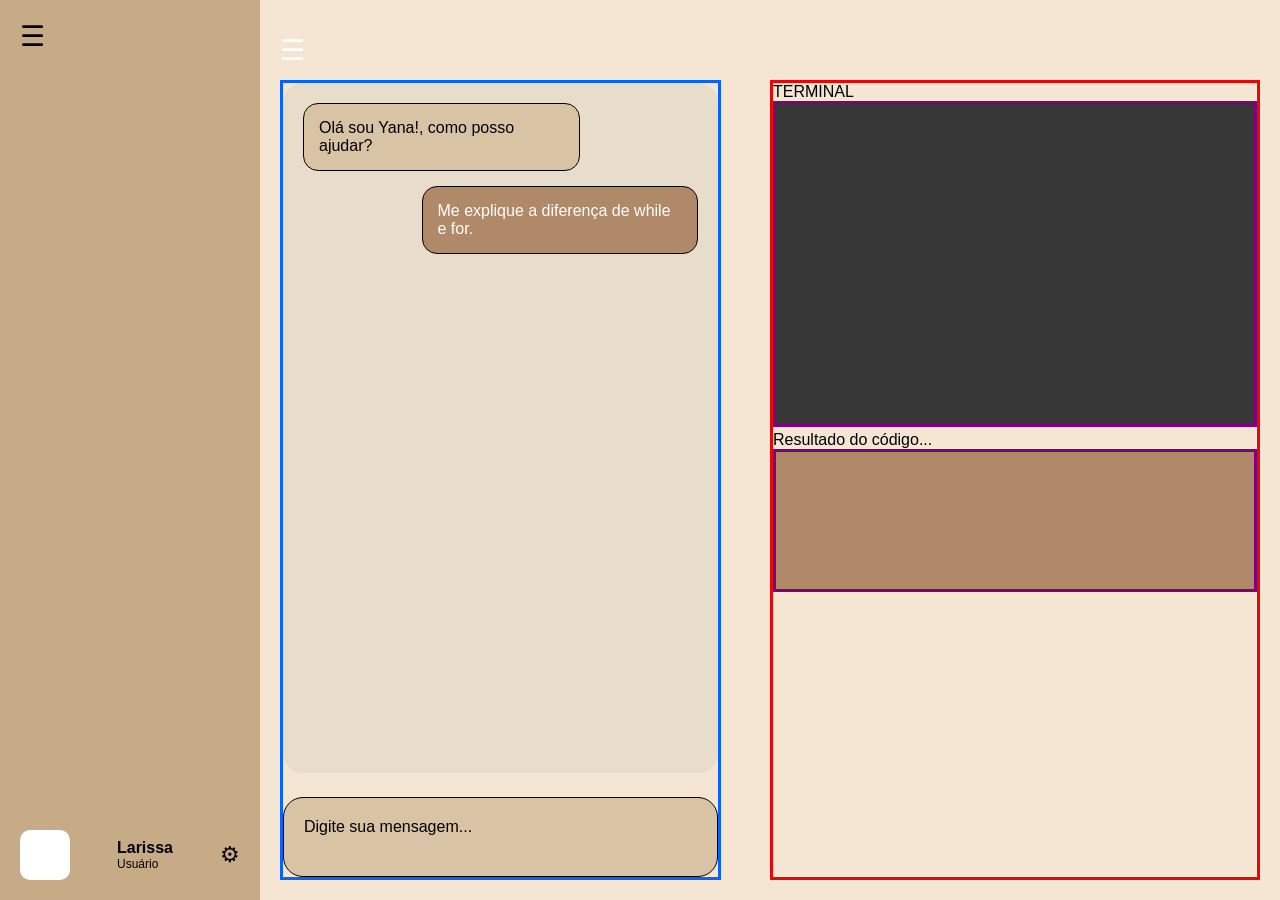
==== frontEnd/index.html @ e206541d "orgaização das pastas para desenvolvimento do projeto" ====
<!DOCTYPE html>
<html lang="en">

<head>
    <meta charset="UTF-8">
    <meta name="viewport" content="width=device-width, initial-scale=1.0">
    <title>tcc</title>
    <link rel="stylesheet" href="./assets/css/style.css">
</head>

<body>


    <aside class="menu-lateral">

        <div class="logo">☰</div>

        <div class="user-area">
            <div class="user-image"></div>
            <div class="user-info">
                <h3>Larissa</h3>
                <p>Usuário</p>
            </div>

            <button class="settings">⚙</button>
        </div>

    </aside>

    <main class="main-content">
        <header class="topbar">
            <button class="menu-button">☰</button>
        </header>

        <section class="content">
            <div class="chat-container">

                <div class="chat-box">
                    <div class="message ia">
                        Olá sou Yana!, como posso ajudar?
                    </div>

                    <div class="message user">
                        Me explique a diferença de while e for.
                    </div>
                </div>

                <div class="chat-input">
                    Digite sua mensagem...
                </div>

            </div>

            <div class="code-container">

                <div class="terminal">
                    
                    <p>TERMINAL</p>
                    <textarea id="terminal"></textarea>
                </div>
                

                <div class="feedback">
                    <p>Resultado do código...</p>
                    <textarea id="feedback"></textarea>
                </div>

            </div>
        </section>
    </main>
</body>

</html>
---- frontEnd/assets/css/style.css ----
* {
    margin: 0;
    padding: 0;
    box-sizing: border-box;
}

body {
    height: 100vh;
    display: flex;
    background-color: #F4E6D3;
    font-family: Arial, Helvetica, sans-serif;
}

.menu-lateral {
    width: 260px;
    background-color: #c7ab86;
    display: flex;
    flex-direction: column;
    justify-content: space-between;
    padding: 20px;
}

.logo {
    font-size: 28px;
    cursor: pointer;
}

.user-area {
    display: flex;
    align-items: center;
    justify-content: space-between;
    gap: 10px;
}

.user-image {
    width: 50px;
    height: 50px;
    background-color: white;
    border-radius: 10px;
}

.user-info h3 {
    font-size: 16px;
}

.user-info p {
    font-size: 12px;
}

.settings {
    border: none;
    background: none;
    font-size: 22px;
    cursor: pointer;
}

.main-content {
    flex: 1;
    padding: 20px;
}

.topbar {
    height: 60px;
    display: flex;
    align-items: center;
}

.menu-button {
    background: none;
    border: none;
    color: white;
    font-size: 28px;
    cursor: pointer;
}

.content {
    height: calc(100% - 60px);
    display: flex;
    gap: 20px;
}

.chat-box {
    flex: 1;
    background-color: #e8dccb;
    border-radius: 20px;
    padding: 20px;
    overflow-y: auto;
}

.message {
    max-width: 70%;
    padding: 15px;
    border-radius: 15px;
    margin-bottom: 15px;
    border: 1px solid black;

}

.ia {
    background-color: #d8c3a5;
}

.user {
    background-color: #b08968;
    margin-left: auto;
    color: white;
}

.chat-input {
    height: 80px;
    background-color: #d8c3a5;
    border-radius: 20px;
    padding: 20px;
    border: 1px solid black;
}

.chat-container {
    display: flex;
    flex-direction: column;
    gap: 3%;
    border: 3px solid #0762ff;
    width: 45%;

}

.code-container {
    border: 3px solid #e80707;
    width: 50%;
    ;
}

.content {
    display: flex;
    justify-content: space-between;
}

textarea {
    resize: none;
    width: 100%;
    height: 100%;
    border: 3px solid purple;
}

#terminal {
padding: 30%;
background-color: #383737;
}

#feedback {
    padding: 11%;
    background-color: #b08968;

}
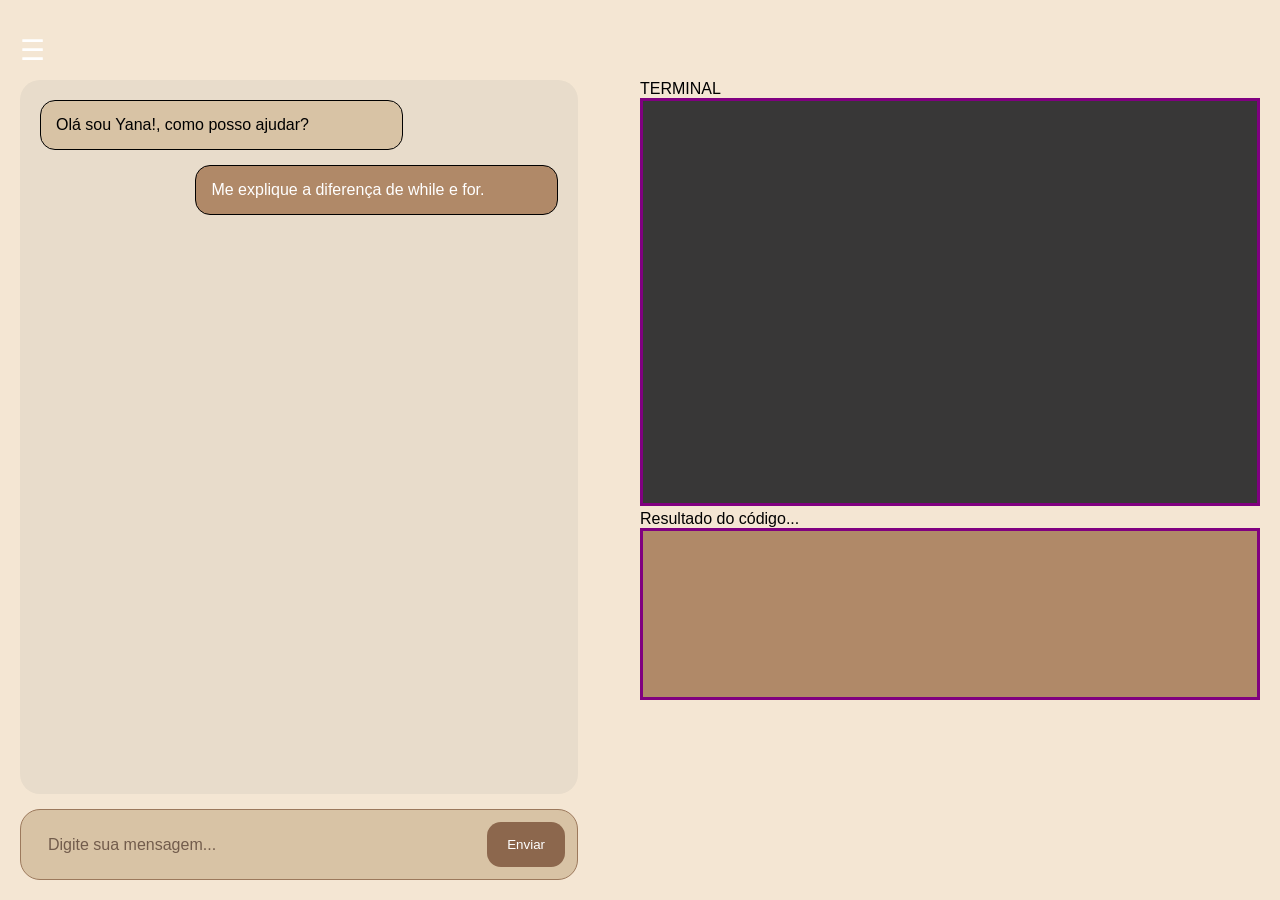
==== commit fa2c7342: "Adicionei testes do chat e abertura do menu lateral" ====
--- a/frontEnd/index.html
+++ b/frontEnd/index.html
@@ -11,7 +11,7 @@
 <body>
 
 
-    <aside class="menu-lateral">
+    <aside class="menu-lateral" id="menu-lateral">
 
         <div class="logo">☰</div>
 
@@ -29,13 +29,13 @@
 
     <main class="main-content">
         <header class="topbar">
-            <button class="menu-button">☰</button>
+            <button class="menu-button" onclick="abrirMenu()">☰</button>
         </header>
 
         <section class="content">
             <div class="chat-container">
 
-                <div class="chat-box">
+                <div class="chat-box" id="chat-box">
                     <div class="message ia">
                         Olá sou Yana!, como posso ajudar?
                     </div>
@@ -46,7 +46,11 @@
                 </div>
 
                 <div class="chat-input">
-                    Digite sua mensagem...
+                    <input type="text" id="message-input" placeholder="Digite sua mensagem...">
+
+                    <button type="button" onclick="enviarMensagem()">
+                        Enviar
+                    </button>
                 </div>
 
             </div>
@@ -54,11 +58,11 @@
             <div class="code-container">
 
                 <div class="terminal">
-                    
+
                     <p>TERMINAL</p>
                     <textarea id="terminal"></textarea>
                 </div>
-                
+
 
                 <div class="feedback">
                     <p>Resultado do código...</p>
@@ -68,6 +72,8 @@
             </div>
         </section>
     </main>
+
+    <script src="./js/chat.js"></script>
 </body>
 
 </html>
--- a/frontEnd/assets/css/style.css
+++ b/frontEnd/assets/css/style.css
@@ -12,12 +12,22 @@
 }
 
 .menu-lateral {
+    position: fixed;
+    top: 0;
+    left: -260px;
     width: 260px;
+    height: 100vh;
     background-color: #c7ab86;
     display: flex;
     flex-direction: column;
     justify-content: space-between;
     padding: 20px;
+    transition: left 0.3s;
+    z-index: 10;
+}
+
+.menu-lateral.menu-aberto {
+    left: 0;
 }
 
 .logo {
@@ -107,26 +117,54 @@
 }
 
 .chat-input {
-    height: 80px;
+    min-height: 70px;
+    display: flex;
+    align-items: center;
+    gap: 10px;
     background-color: #d8c3a5;
+    border: 1px solid #9c795c;
     border-radius: 20px;
-    padding: 20px;
-    border: 1px solid black;
+    padding: 12px;
+}
+
+.chat-input input {
+    flex: 1;
+    height: 45px;
+    padding: 0 15px;
+    background-color: transparent;
+    border: none;
+    outline: none;
+    font-size: 16px;
+}
+
+.chat-input input::placeholder {
+    color: #725c4c;
+}
+
+.chat-input button {
+    height: 45px;
+    padding: 0 20px;
+    background-color: #8c674d;
+    color: white;
+    border: none;
+    border-radius: 14px;
+    cursor: pointer;
+}
+
+.chat-input button:hover {
+    background-color: #70503c;
 }
 
 .chat-container {
     display: flex;
     flex-direction: column;
-    gap: 3%;
-    border: 3px solid #0762ff;
+    gap: 15px;
     width: 45%;
-
+    min-height: 0;
 }
 
 .code-container {
-    border: 3px solid #e80707;
     width: 50%;
-    ;
 }
 
 .content {
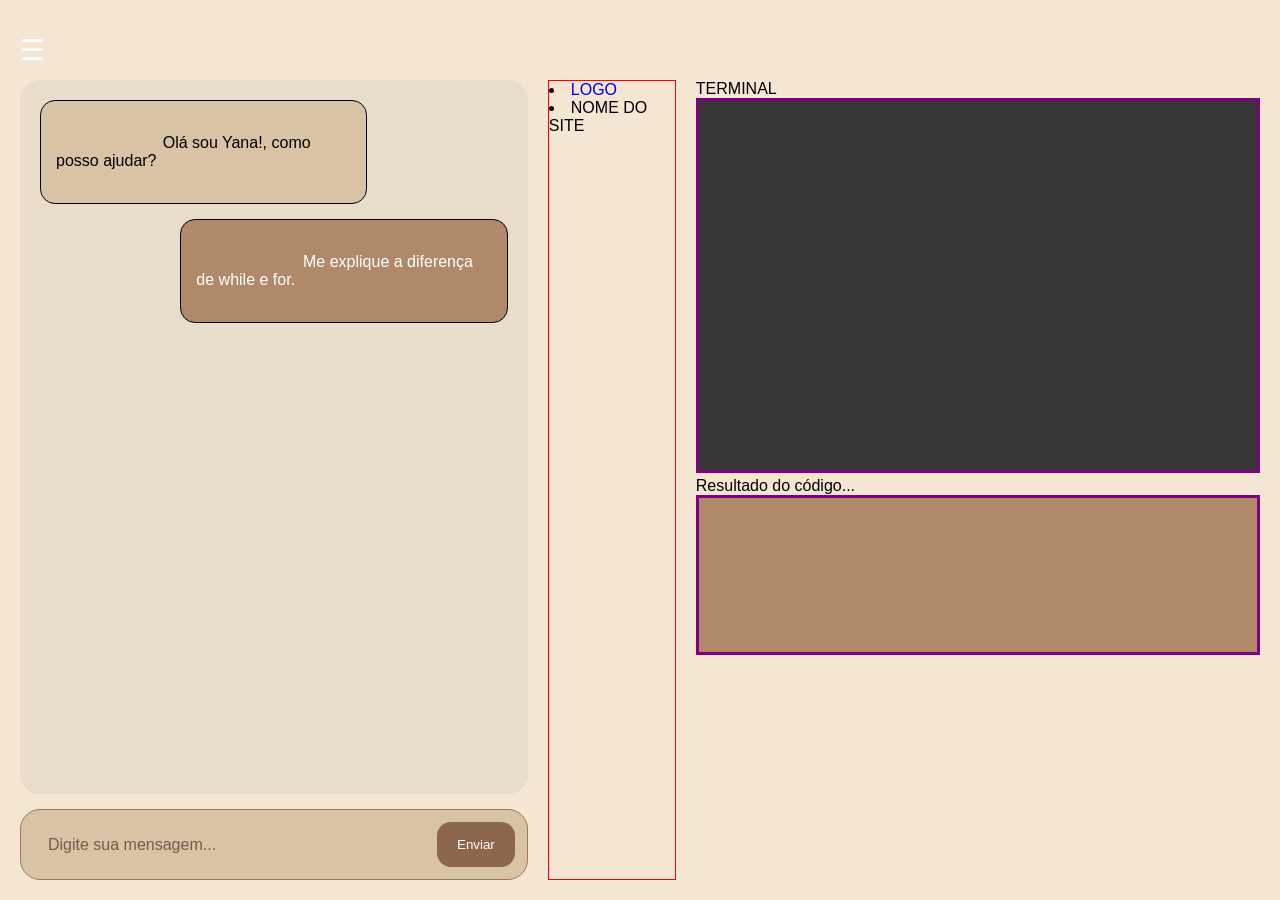
==== commit 2f3966c0: "Alterações no chat-box" ====
--- a/frontEnd/index.html
+++ b/frontEnd/index.html
@@ -13,7 +13,7 @@
 
     <aside class="menu-lateral" id="menu-lateral">
 
-        <div class="logo">☰</div>
+        <div class="logo" onclick="abrirMenu()">☰</div>
 
         <div class="user-area">
             <div class="user-image"></div>
@@ -55,6 +55,15 @@
 
             </div>
 
+            <nav class="menu-superior">
+                <div class="elementos">
+                    <li><a href="#">LOGO</a></li>
+                    <li>NOME DO SITE</a></li>
+                </div>
+
+
+            </nav>
+
             <div class="code-container">
 
                 <div class="terminal">
--- a/frontEnd/assets/css/style.css
+++ b/frontEnd/assets/css/style.css
@@ -6,6 +6,7 @@
 
 body {
     height: 100vh;
+    overflow: hidden;
     display: flex;
     background-color: #F4E6D3;
     font-family: Arial, Helvetica, sans-serif;
@@ -22,7 +23,7 @@
     flex-direction: column;
     justify-content: space-between;
     padding: 20px;
-    transition: left 0.3s;
+    transition: left 0.5s;
     z-index: 10;
 }
 
@@ -83,6 +84,19 @@
     cursor: pointer;
 }
 
+.menu-superior {
+    border: 1px solid red;
+}
+
+.elementos a {
+    text-decoration: none;
+
+}
+
+.elementos ul {
+    list-style-type: none;
+}
+
 .content {
     height: calc(100% - 60px);
     display: flex;
@@ -91,6 +105,7 @@
 
 .chat-box {
     flex: 1;
+    min-height: 0;
     background-color: #e8dccb;
     border-radius: 20px;
     padding: 20px;
@@ -103,6 +118,9 @@
     border-radius: 15px;
     margin-bottom: 15px;
     border: 1px solid black;
+    overflow-wrap: anywhere;
+    white-space: pre-wrap;
+
 
 }
 
@@ -180,8 +198,8 @@
 }
 
 #terminal {
-padding: 30%;
-background-color: #383737;
+    padding: 30%;
+    background-color: #383737;
 }
 
 #feedback {
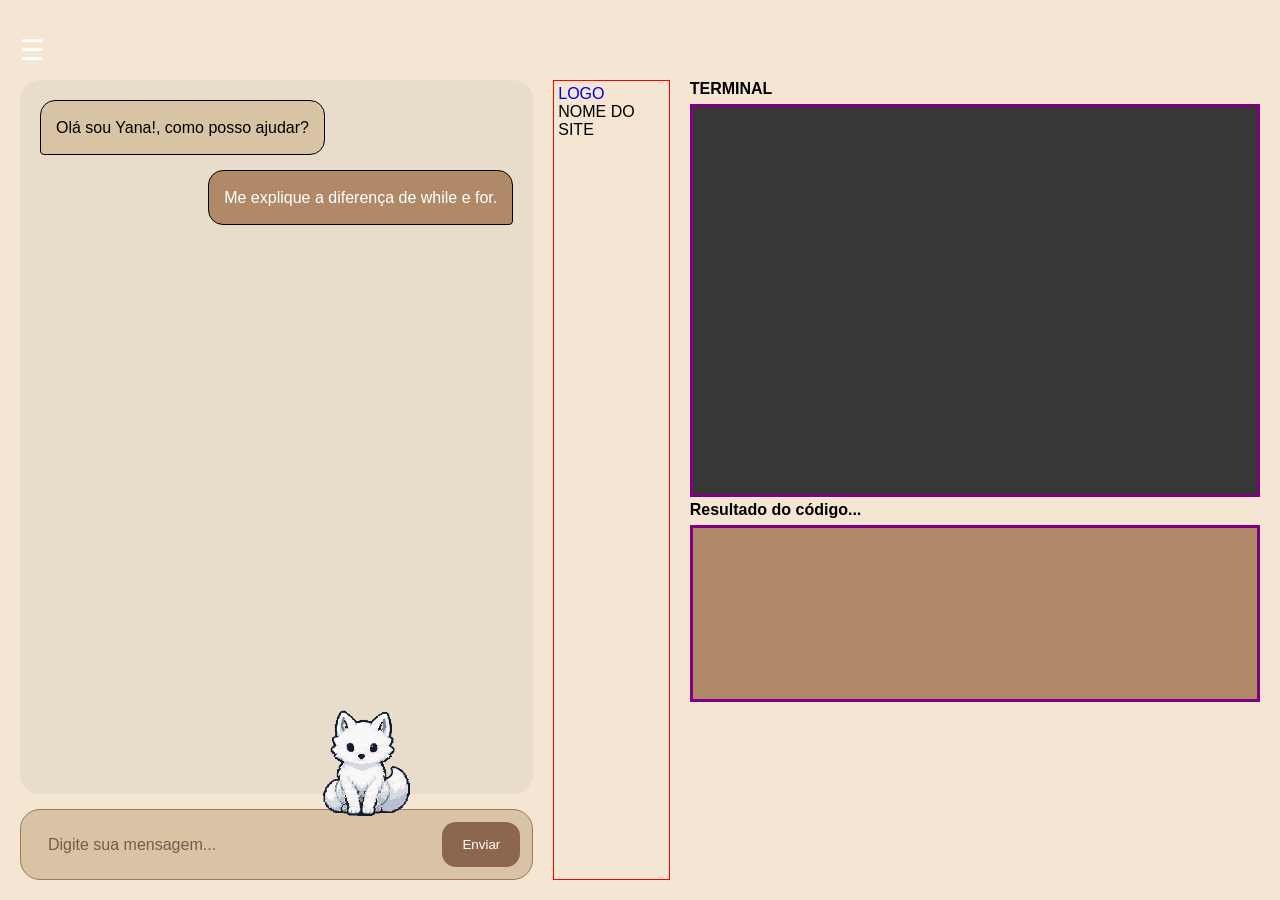
==== commit 28fedf28: "Melhorias e adição do mascote" ====
--- a/frontEnd/index.html
+++ b/frontEnd/index.html
@@ -1,5 +1,5 @@
 <!DOCTYPE html>
-<html lang="en">
+<html lang="pt-BR">
 
 <head>
     <meta charset="UTF-8">
@@ -22,33 +22,33 @@
                 <p>Usuário</p>
             </div>
 
-            <button class="settings">⚙</button>
+            <button class="settings" aria-label="Configurações">⚙</button>
         </div>
 
     </aside>
 
     <main class="main-content">
         <header class="topbar">
-            <button class="menu-button" onclick="abrirMenu()">☰</button>
+            <button class="menu-button" onclick="abrirMenu()" aria-label="Abrir menu">☰</button>
         </header>
 
         <section class="content">
             <div class="chat-container">
 
                 <div class="chat-box" id="chat-box">
-                    <div class="message ia">
-                        Olá sou Yana!, como posso ajudar?
-                    </div>
+                    <div class="message ia">Olá sou Yana!, como posso ajudar?</div>
 
-                    <div class="message user">
-                        Me explique a diferença de while e for.
-                    </div>
+                    <div class="message user">Me explique a diferença de while e for.</div>
                 </div>
 
+                <button class="raposa" id="raposa" type="button" aria-label="Raposa mascote. Clique para fazer carinho.">
+                    <img id="raposa-imagem" src="./assets/img/raposa/sentada.png" alt="" width="300" height="219">
+                </button>
+
                 <div class="chat-input">
-                    <input type="text" id="message-input" placeholder="Digite sua mensagem...">
+                    <input type="text" id="message-input" placeholder="Digite sua mensagem..." autocomplete="off">
 
-                    <button type="button" onclick="enviarMensagem()">
+                    <button type="button" id="botao-enviar" onclick="enviarMensagem()">
                         Enviar
                     </button>
                 </div>
@@ -57,8 +57,10 @@
 
             <nav class="menu-superior">
                 <div class="elementos">
-                    <li><a href="#">LOGO</a></li>
-                    <li>NOME DO SITE</a></li>
+                    <ul>
+                        <li><a href="#">LOGO</a></li>
+                        <li>NOME DO SITE</li>
+                    </ul>
                 </div>
 
 
@@ -69,13 +71,13 @@
                 <div class="terminal">
 
                     <p>TERMINAL</p>
-                    <textarea id="terminal"></textarea>
+                    <textarea id="terminal" spellcheck="false" autocomplete="off"></textarea>
                 </div>
 
 
                 <div class="feedback">
                     <p>Resultado do código...</p>
-                    <textarea id="feedback"></textarea>
+                    <textarea id="feedback" spellcheck="false"></textarea>
                 </div>
 
             </div>
@@ -83,6 +85,7 @@
     </main>
 
     <script src="./js/chat.js"></script>
+    <script src="./js/raposa.js"></script>
 </body>
 
 </html>
--- a/frontEnd/assets/css/style.css
+++ b/frontEnd/assets/css/style.css
@@ -206,4 +206,386 @@
     padding: 11%;
     background-color: #b08968;
 
-}+}
+
+/* =========================================================
+   MELHORIAS (branch melhorias)
+   Tudo daqui pra baixo só complementa o que já existia:
+   mesmas cores, mesma estrutura. Pode apagar este bloco
+   inteiro que o site volta a ser exatamente como era.
+   ========================================================= */
+
+/* Lista do menu superior sem bolinhas (a regra .elementos ul já existia) */
+.elementos ul {
+    padding: 4px;
+}
+
+/* ---------- Menu lateral ---------- */
+.menu-lateral {
+    transition: left 0.5s ease, box-shadow 0.5s ease;
+}
+
+.menu-lateral.menu-aberto {
+    box-shadow: 4px 0 18px rgba(0, 0, 0, 0.15);
+}
+
+.logo,
+.settings,
+.menu-button {
+    transition: transform 0.2s ease, opacity 0.2s ease;
+}
+
+.logo:hover,
+.menu-button:hover {
+    transform: scale(1.1);
+}
+
+.settings:hover {
+    transform: rotate(60deg);
+}
+
+/* ---------- Chat ---------- */
+.chat-box {
+    scroll-behavior: smooth;
+    display: flex;
+    flex-direction: column;
+}
+
+.message {
+    line-height: 1.45;
+    width: fit-content;
+    animation: mensagem-entrando 0.3s ease-out both;
+}
+
+.ia {
+    border-bottom-left-radius: 4px;
+}
+
+.user {
+    border-bottom-right-radius: 4px;
+}
+
+@keyframes mensagem-entrando {
+    from {
+        opacity: 0;
+        transform: translateY(8px);
+    }
+    to {
+        opacity: 1;
+        transform: translateY(0);
+    }
+}
+
+/* "Yana está pensando..." com os pontinhos piscando */
+.message.pensando::after {
+    content: "";
+    display: inline-block;
+    width: 1.2em;
+    text-align: left;
+    animation: pontinhos 1.2s steps(4, end) infinite;
+}
+
+@keyframes pontinhos {
+    0%   { content: ""; }
+    25%  { content: "."; }
+    50%  { content: ".."; }
+    75%  { content: "..."; }
+}
+
+/* Código dentro das respostas da Yana (usa as cores do terminal) */
+.message pre.codigo {
+    margin: 10px 0;
+    padding: 12px;
+    background-color: #383737;
+    color: #F4E6D3;
+    border-radius: 10px;
+    overflow-x: auto;
+    white-space: pre;
+    font-family: Consolas, "Courier New", monospace;
+    font-size: 14px;
+    line-height: 1.5;
+}
+
+/* Mensagem com código fica mais larga para o código não ser cortado */
+.message:has(pre.codigo) {
+    max-width: 95%;
+}
+
+/* Barra de rolagem do chat nas cores do site */
+.chat-box::-webkit-scrollbar {
+    width: 8px;
+}
+
+.chat-box::-webkit-scrollbar-thumb {
+    background-color: #c7ab86;
+    border-radius: 10px;
+}
+
+.chat-box {
+    scrollbar-width: thin;
+    scrollbar-color: #c7ab86 transparent;
+}
+
+/* ---------- Campo de mensagem ---------- */
+.chat-input {
+    transition: box-shadow 0.2s ease, border-color 0.2s ease;
+}
+
+.chat-input:focus-within {
+    border-color: #70503c;
+    box-shadow: 0 0 0 3px rgba(140, 103, 77, 0.2);
+}
+
+.chat-input button {
+    transition: background-color 0.2s ease, transform 0.1s ease;
+}
+
+.chat-input button:active {
+    transform: scale(0.95);
+}
+
+.chat-input button:disabled {
+    opacity: 0.6;
+    cursor: wait;
+}
+
+/* Treme de leve quando tentam enviar mensagem vazia */
+.chat-input.vazio {
+    animation: tremer 0.35s ease;
+}
+
+@keyframes tremer {
+    0%, 100% { transform: translateX(0); }
+    25%      { transform: translateX(-6px); }
+    75%      { transform: translateX(6px); }
+}
+
+/* ---------- Terminal e resultado ---------- */
+#terminal,
+#feedback {
+    font-family: Consolas, "Courier New", monospace;
+    font-size: 15px;
+    line-height: 1.5;
+    outline: none;
+}
+
+#terminal {
+    color: #F4E6D3;
+    caret-color: #F4E6D3;
+}
+
+#terminal::placeholder {
+    color: #8a8584;
+}
+
+.terminal p,
+.feedback p {
+    margin-bottom: 6px;
+    font-weight: bold;
+}
+
+/* ---------- Celular / tela pequena ---------- */
+@media (max-width: 900px) {
+    body {
+        height: auto;
+        min-height: 100vh;
+        overflow-y: auto;
+        overflow-x: hidden;
+    }
+
+    .main-content {
+        min-width: 0;
+    }
+
+    .content {
+        flex-direction: column;
+        height: auto;
+    }
+
+    .chat-container,
+    .code-container {
+        width: 100%;
+    }
+
+    .chat-container {
+        height: 75vh;
+    }
+
+    .code-container {
+        display: flex;
+        flex-direction: column;
+        gap: 15px;
+    }
+
+    #terminal {
+        padding: 15%;
+        min-height: 300px;
+    }
+
+    .message {
+        max-width: 85%;
+    }
+}
+
+/* Quem desativou animações no sistema não vê animação */
+@media (prefers-reduced-motion: reduce) {
+    *,
+    *::before,
+    *::after {
+        animation-duration: 0.01ms !important;
+        animation-iteration-count: 1 !important;
+        transition-duration: 0.01ms !important;
+        scroll-behavior: auto !important;
+    }
+}
+
+
+/* =========================================================
+   RAPOSA MASCOTE (js/raposa.js)
+   Fica sentada na borda de cima da caixa de mensagem.
+   Para tirar a raposa, apague este bloco, o <button id="raposa">
+   e o <script src="./js/raposa.js"> do index.html.
+   ========================================================= */
+
+.chat-container {
+    position: relative;
+}
+
+/* espaço no fim do chat para a última mensagem não ficar atrás da raposa */
+.chat-box {
+    padding-bottom: 100px;
+}
+
+.raposa {
+    position: absolute;
+    right: 96px;
+    bottom: 64px;          /* patas encostadas na borda de cima da caixa de mensagem */
+    width: 152px;
+    height: 111px;
+    padding: 0;
+    border: none;
+    border-radius: 8px;
+    background: none;
+    cursor: pointer;
+    z-index: 2;
+}
+
+.raposa:focus-visible {
+    outline: 3px solid #70503c;
+    outline-offset: 3px;
+}
+
+.raposa img {
+    display: block;
+    width: 100%;
+    height: 100%;
+    transform-origin: 50% 100%;
+    user-select: none;
+    -webkit-user-drag: none;
+}
+
+/* pulinho ao acordar, ao receber mensagem e no carinho */
+.raposa.pulando img {
+    animation: raposa-pulo 0.45s ease-out;
+}
+
+@keyframes raposa-pulo {
+    0%   { transform: translateY(0) scale(1.05, 0.9); }
+    40%  { transform: translateY(-14px) scale(0.95, 1.05); }
+    100% { transform: translateY(0) scale(1, 1); }
+}
+
+/* achatadinha ao deitar */
+.raposa.deitando img {
+    animation: raposa-deitar 0.35s ease-in;
+}
+
+@keyframes raposa-deitar {
+    0%   { transform: scale(1, 1); }
+    100% { transform: scale(1.06, 0.92); }
+}
+
+/* inclinadinha de cabeça */
+.raposa.inclinando img {
+    animation: raposa-inclinar 0.7s ease-in-out;
+}
+
+@keyframes raposa-inclinar {
+    0%, 100% { transform: rotate(0); }
+    35%      { transform: rotate(-4deg); }
+    70%      { transform: rotate(2deg); }
+}
+
+/* respiração lenta enquanto dorme */
+.raposa.dormindo img {
+    animation: raposa-respirar 2.6s ease-in-out infinite;
+}
+
+@keyframes raposa-respirar {
+    0%, 100% { transform: scale(1, 1); }
+    50%      { transform: scale(1.015, 1.035); }
+}
+
+/* "z z z" e "!" */
+.raposa-balao {
+    position: absolute;
+    font-family: "Courier New", monospace;
+    font-weight: bold;
+    color: #1d2033;
+    pointer-events: none;
+}
+
+.raposa-balao.zzz {
+    right: 30px;
+    top: 36px;
+    font-size: 15px;
+    opacity: 0;
+    animation: raposa-zzz 2.4s ease-out infinite;
+}
+
+.raposa-balao.zzz:nth-of-type(2) { animation-delay: 0.8s; font-size: 12px; }
+.raposa-balao.zzz:nth-of-type(3) { animation-delay: 1.6s; font-size: 18px; }
+
+@keyframes raposa-zzz {
+    0%   { opacity: 0; transform: translate(0, 10px); }
+    25%  { opacity: 1; }
+    100% { opacity: 0; transform: translate(14px, -26px); }
+}
+
+.raposa-balao.exclamacao {
+    left: 66%;
+    top: 14px;
+    font-size: 22px;
+    animation: raposa-surgir 0.9s ease-out forwards;
+}
+
+@keyframes raposa-surgir {
+    0%   { opacity: 0; transform: translate(-50%, 6px) scale(0.6); }
+    25%  { opacity: 1; transform: translate(-50%, 0) scale(1.15); }
+    75%  { opacity: 1; transform: translate(-50%, 0) scale(1); }
+    100% { opacity: 0; transform: translate(-50%, -6px); }
+}
+
+@media (max-width: 900px) {
+    .raposa {
+        right: 90px;
+        width: 122px;
+        height: 89px;
+    }
+
+    .chat-box {
+        padding-bottom: 85px;
+    }
+}
+
+@media (prefers-reduced-motion: reduce) {
+    .raposa-balao.zzz {
+        opacity: 1;
+        animation: none;
+    }
+
+    .raposa-balao.zzz:nth-of-type(2),
+    .raposa-balao.zzz:nth-of-type(3) {
+        display: none;
+    }
+}
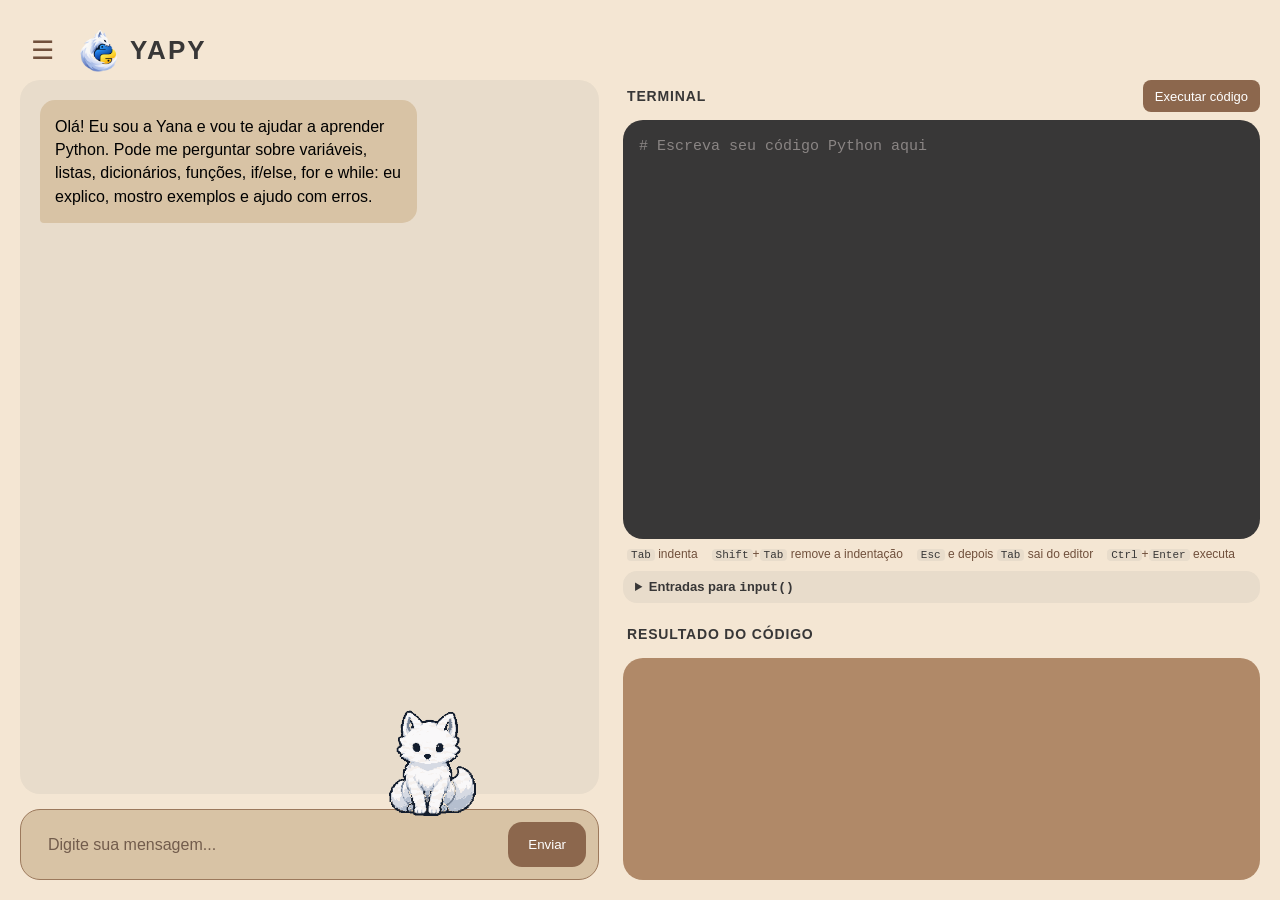
==== commit ce810074: "Finaliza melhorias do YaPy LSTM para publicação" ====
--- a/frontEnd/index.html
+++ b/frontEnd/index.html
@@ -4,41 +4,58 @@
 <head>
     <meta charset="UTF-8">
     <meta name="viewport" content="width=device-width, initial-scale=1.0">
-    <title>tcc</title>
+    <title>YAPY</title>
+    <link rel="icon" type="image/png" href="./assets/img/logo/yapy-logo.png">
     <link rel="stylesheet" href="./assets/css/style.css">
 </head>
 
 <body>
 
 
-    <aside class="menu-lateral" id="menu-lateral">
+    <aside class="menu-lateral" id="menu-lateral" aria-label="Menu lateral">
 
-        <div class="logo" onclick="abrirMenu()">☰</div>
+        <div class="menu-topo">
+            <button class="menu-button" id="botao-fechar-menu" type="button" onclick="abrirMenu()" aria-label="Fechar menu">☰</button>
+        </div>
+
+        <section class="historico" aria-labelledby="historico-titulo">
+            <h2 class="historico-titulo" id="historico-titulo">Conversas recentes</h2>
+
+            <ul class="historico-lista">
+                <li class="historico-item ativo" aria-current="true">
+                    <span class="historico-item-titulo">Aprendendo laços de repetição</span>
+                    <span class="historico-item-nota">Conversa de demonstração</span>
+                </li>
+            </ul>
+        </section>
 
         <div class="user-area">
-            <div class="user-image"></div>
+            <img class="user-image" src="./assets/img/logo/yapy-logo.png" alt="" width="50" height="50">
             <div class="user-info">
-                <h3>Larissa</h3>
+                <h3>Usuário Teste</h3>
                 <p>Usuário</p>
             </div>
 
-            <button class="settings" aria-label="Configurações">⚙</button>
+            <button class="settings" type="button" aria-label="Configurações">⚙</button>
         </div>
 
     </aside>
 
     <main class="main-content">
         <header class="topbar">
-            <button class="menu-button" onclick="abrirMenu()" aria-label="Abrir menu">☰</button>
+            <button class="menu-button" id="botao-menu" type="button" onclick="abrirMenu()" aria-label="Abrir menu" aria-controls="menu-lateral" aria-expanded="false">☰</button>
+
+            <div class="marca">
+                <img class="marca-logo" src="./assets/img/logo/yapy-logo.png" alt="" width="44" height="44">
+                <span class="marca-nome">YAPY</span>
+            </div>
         </header>
 
         <section class="content">
             <div class="chat-container">
 
                 <div class="chat-box" id="chat-box">
-                    <div class="message ia">Olá sou Yana!, como posso ajudar?</div>
-
-                    <div class="message user">Me explique a diferença de while e for.</div>
+                    <div class="message ia">Olá! Eu sou a Yana e vou te ajudar a aprender Python. Pode me perguntar sobre variáveis, listas, dicionários, funções, if/else, for e while: eu explico, mostro exemplos e ajudo com erros.</div>
                 </div>
 
                 <button class="raposa" id="raposa" type="button" aria-label="Raposa mascote. Clique para fazer carinho.">
@@ -55,35 +72,45 @@
 
             </div>
 
-            <nav class="menu-superior">
-                <div class="elementos">
-                    <ul>
-                        <li><a href="#">LOGO</a></li>
-                        <li>NOME DO SITE</li>
-                    </ul>
-                </div>
-
-
-            </nav>
-
             <div class="code-container">
 
                 <div class="terminal">
 
-                    <p>TERMINAL</p>
-                    <textarea id="terminal" spellcheck="false" autocomplete="off"></textarea>
+                    <div class="painel-topo">
+                        <p id="titulo-terminal">Terminal</p>
+                        <button type="button" class="botao-executar" id="botao-executar" onclick="executarCodigo()" aria-keyshortcuts="Control+Enter" title="Executar código (Ctrl+Enter)">Executar código</button>
+                    </div>
+                    <textarea id="terminal" aria-labelledby="titulo-terminal" aria-describedby="dica-editor" spellcheck="false" autocomplete="off" placeholder="# Escreva seu código Python aqui"></textarea>
+
+                    <div class="dica-editor" id="dica-editor">
+                        <span><kbd>Tab</kbd> indenta</span>
+                        <span><kbd>Shift</kbd>+<kbd>Tab</kbd> remove a indentação</span>
+                        <span><kbd>Esc</kbd> e depois <kbd>Tab</kbd> sai do editor</span>
+                        <span><kbd>Ctrl</kbd>+<kbd>Enter</kbd> executa</span>
+                    </div>
+
+                    <details class="entradas" id="painel-entradas">
+                        <summary>Entradas para <code>input()</code></summary>
+                        <label class="entradas-dica" for="entradas">Uma resposta por linha, na ordem em que o programa pede.</label>
+                        <textarea id="entradas" rows="3" spellcheck="false" autocomplete="off" placeholder="Ana&#10;20"></textarea>
+                    </details>
                 </div>
 
 
                 <div class="feedback">
-                    <p>Resultado do código...</p>
-                    <textarea id="feedback" spellcheck="false"></textarea>
+                    <div class="painel-topo">
+                        <p id="titulo-resultado">Resultado do código</p>
+                        <span class="status-execucao" id="status-execucao" role="status"></span>
+                    </div>
+                    <textarea id="feedback" aria-labelledby="titulo-resultado" spellcheck="false" readonly></textarea>
                 </div>
 
             </div>
         </section>
     </main>
 
+    <div id="aviso-leitor" class="so-leitor" aria-live="polite"></div>
+
     <script src="./js/chat.js"></script>
     <script src="./js/raposa.js"></script>
 </body>
--- a/frontEnd/assets/css/style.css
+++ b/frontEnd/assets/css/style.css
@@ -31,11 +31,6 @@
     left: 0;
 }
 
-.logo {
-    font-size: 28px;
-    cursor: pointer;
-}
-
 .user-area {
     display: flex;
     align-items: center;
@@ -44,8 +39,12 @@
 }
 
 .user-image {
+    display: block;
+    flex-shrink: 0;
     width: 50px;
     height: 50px;
+    padding: 4px;
+    object-fit: contain;
     background-color: white;
     border-radius: 10px;
 }
@@ -82,19 +81,6 @@
     color: white;
     font-size: 28px;
     cursor: pointer;
-}
-
-.menu-superior {
-    border: 1px solid red;
-}
-
-.elementos a {
-    text-decoration: none;
-
-}
-
-.elementos ul {
-    list-style-type: none;
 }
 
 .content {
@@ -117,11 +103,8 @@
     padding: 15px;
     border-radius: 15px;
     margin-bottom: 15px;
-    border: 1px solid black;
     overflow-wrap: anywhere;
     white-space: pre-wrap;
-
-
 }
 
 .ia {
@@ -183,6 +166,25 @@
 
 .code-container {
     width: 50%;
+    display: flex;
+    flex-direction: column;
+    gap: 15px;
+    min-height: 0;
+}
+
+.terminal,
+.feedback {
+    display: flex;
+    flex-direction: column;
+    min-height: 0;
+}
+
+.terminal {
+    flex: 2;
+}
+
+.feedback {
+    flex: 1;
 }
 
 .content {
@@ -191,36 +193,24 @@
 }
 
 textarea {
+    flex: 1;
+    min-height: 0;
     resize: none;
     width: 100%;
-    height: 100%;
-    border: 3px solid purple;
+    border: none;
+    border-radius: 20px;
 }
 
 #terminal {
-    padding: 30%;
+    padding: 16px;
     background-color: #383737;
 }
 
 #feedback {
-    padding: 11%;
+    padding: 16px;
     background-color: #b08968;
-
-}
-
-/* =========================================================
-   MELHORIAS (branch melhorias)
-   Tudo daqui pra baixo só complementa o que já existia:
-   mesmas cores, mesma estrutura. Pode apagar este bloco
-   inteiro que o site volta a ser exatamente como era.
-   ========================================================= */
-
-/* Lista do menu superior sem bolinhas (a regra .elementos ul já existia) */
-.elementos ul {
-    padding: 4px;
-}
-
-/* ---------- Menu lateral ---------- */
+}
+
 .menu-lateral {
     transition: left 0.5s ease, box-shadow 0.5s ease;
 }
@@ -229,13 +219,11 @@
     box-shadow: 4px 0 18px rgba(0, 0, 0, 0.15);
 }
 
-.logo,
 .settings,
 .menu-button {
     transition: transform 0.2s ease, opacity 0.2s ease;
 }
 
-.logo:hover,
 .menu-button:hover {
     transform: scale(1.1);
 }
@@ -244,7 +232,6 @@
     transform: rotate(60deg);
 }
 
-/* ---------- Chat ---------- */
 .chat-box {
     scroll-behavior: smooth;
     display: flex;
@@ -276,7 +263,6 @@
     }
 }
 
-/* "Yana está pensando..." com os pontinhos piscando */
 .message.pensando::after {
     content: "";
     display: inline-block;
@@ -292,7 +278,6 @@
     75%  { content: "..."; }
 }
 
-/* Código dentro das respostas da Yana (usa as cores do terminal) */
 .message pre.codigo {
     margin: 10px 0;
     padding: 12px;
@@ -306,12 +291,10 @@
     line-height: 1.5;
 }
 
-/* Mensagem com código fica mais larga para o código não ser cortado */
 .message:has(pre.codigo) {
     max-width: 95%;
 }
 
-/* Barra de rolagem do chat nas cores do site */
 .chat-box::-webkit-scrollbar {
     width: 8px;
 }
@@ -326,7 +309,6 @@
     scrollbar-color: #c7ab86 transparent;
 }
 
-/* ---------- Campo de mensagem ---------- */
 .chat-input {
     transition: box-shadow 0.2s ease, border-color 0.2s ease;
 }
@@ -349,7 +331,6 @@
     cursor: wait;
 }
 
-/* Treme de leve quando tentam enviar mensagem vazia */
 .chat-input.vazio {
     animation: tremer 0.35s ease;
 }
@@ -360,7 +341,6 @@
     75%      { transform: translateX(6px); }
 }
 
-/* ---------- Terminal e resultado ---------- */
 #terminal,
 #feedback {
     font-family: Consolas, "Courier New", monospace;
@@ -384,7 +364,6 @@
     font-weight: bold;
 }
 
-/* ---------- Celular / tela pequena ---------- */
 @media (max-width: 900px) {
     body {
         height: auto;
@@ -418,8 +397,11 @@
     }
 
     #terminal {
-        padding: 15%;
         min-height: 300px;
+    }
+
+    #feedback {
+        min-height: 150px;
     }
 
     .message {
@@ -427,7 +409,6 @@
     }
 }
 
-/* Quem desativou animações no sistema não vê animação */
 @media (prefers-reduced-motion: reduce) {
     *,
     *::before,
@@ -440,18 +421,10 @@
 }
 
 
-/* =========================================================
-   RAPOSA MASCOTE (js/raposa.js)
-   Fica sentada na borda de cima da caixa de mensagem.
-   Para tirar a raposa, apague este bloco, o <button id="raposa">
-   e o <script src="./js/raposa.js"> do index.html.
-   ========================================================= */
-
 .chat-container {
     position: relative;
 }
 
-/* espaço no fim do chat para a última mensagem não ficar atrás da raposa */
 .chat-box {
     padding-bottom: 100px;
 }
@@ -459,7 +432,7 @@
 .raposa {
     position: absolute;
     right: 96px;
-    bottom: 64px;          /* patas encostadas na borda de cima da caixa de mensagem */
+    bottom: 64px;
     width: 152px;
     height: 111px;
     padding: 0;
@@ -484,7 +457,6 @@
     -webkit-user-drag: none;
 }
 
-/* pulinho ao acordar, ao receber mensagem e no carinho */
 .raposa.pulando img {
     animation: raposa-pulo 0.45s ease-out;
 }
@@ -495,7 +467,6 @@
     100% { transform: translateY(0) scale(1, 1); }
 }
 
-/* achatadinha ao deitar */
 .raposa.deitando img {
     animation: raposa-deitar 0.35s ease-in;
 }
@@ -505,7 +476,6 @@
     100% { transform: scale(1.06, 0.92); }
 }
 
-/* inclinadinha de cabeça */
 .raposa.inclinando img {
     animation: raposa-inclinar 0.7s ease-in-out;
 }
@@ -516,7 +486,6 @@
     70%      { transform: rotate(2deg); }
 }
 
-/* respiração lenta enquanto dorme */
 .raposa.dormindo img {
     animation: raposa-respirar 2.6s ease-in-out infinite;
 }
@@ -526,7 +495,6 @@
     50%      { transform: scale(1.015, 1.035); }
 }
 
-/* "z z z" e "!" */
 .raposa-balao {
     position: absolute;
     font-family: "Courier New", monospace;
@@ -589,3 +557,465 @@
         display: none;
     }
 }
+
+
+.topbar {
+    gap: 12px;
+}
+
+.menu-button {
+    width: 44px;
+    height: 44px;
+    display: flex;
+    align-items: center;
+    justify-content: center;
+    flex-shrink: 0;
+    color: #70503c;
+    font-size: 26px;
+    line-height: 1;
+    border-radius: 12px;
+    transition: background-color 0.2s ease;
+}
+
+.menu-button:hover {
+    transform: none;
+    background-color: #e8dccb;
+}
+
+.menu-button:active {
+    background-color: #d8c3a5;
+}
+
+.menu-button:focus-visible {
+    outline: 3px solid #70503c;
+    outline-offset: 2px;
+}
+
+.marca {
+    display: flex;
+    align-items: center;
+    gap: 10px;
+    min-width: 0;
+}
+
+.marca-logo {
+    display: block;
+    width: 44px;
+    height: 44px;
+    flex-shrink: 0;
+}
+
+.marca-nome {
+    color: #383737;
+    font-size: 26px;
+    font-weight: 700;
+    letter-spacing: 0.08em;
+}
+
+.chat-input input {
+    min-width: 0;
+}
+
+@media (max-width: 900px) {
+    .topbar {
+        gap: 8px;
+    }
+
+    .marca-logo {
+        width: 38px;
+        height: 38px;
+    }
+
+    .marca-nome {
+        font-size: 22px;
+    }
+}
+
+
+.menu-lateral {
+    max-width: 85vw;
+    justify-content: flex-start;
+    gap: 16px;
+    visibility: hidden;
+    transition: left 0.5s ease, box-shadow 0.5s ease, visibility 0s linear 0.5s;
+}
+
+.menu-lateral.menu-aberto {
+    visibility: visible;
+    transition: left 0.5s ease, box-shadow 0.5s ease, visibility 0s;
+}
+
+.menu-topo {
+    height: 60px;
+    display: flex;
+    align-items: center;
+    flex-shrink: 0;
+}
+
+.menu-lateral .menu-button:hover {
+    background-color: #d8c3a5;
+}
+
+.menu-lateral .menu-button:active {
+    background-color: #e8dccb;
+}
+
+.historico {
+    flex: 1;
+    min-height: 0;
+    overflow-y: auto;
+    display: flex;
+    flex-direction: column;
+    gap: 8px;
+}
+
+.historico-titulo {
+    padding: 0 12px;
+    color: #383737;
+    font-size: 14px;
+    font-weight: 700;
+}
+
+.historico-lista {
+    list-style: none;
+    display: flex;
+    flex-direction: column;
+    gap: 4px;
+}
+
+.historico-item {
+    display: flex;
+    flex-direction: column;
+    gap: 2px;
+    padding: 10px 12px;
+    border-radius: 12px;
+    color: #383737;
+}
+
+.historico-item.ativo {
+    background-color: #e8dccb;
+}
+
+.historico-item-titulo {
+    font-size: 15px;
+    font-weight: 600;
+    line-height: 1.3;
+    overflow-wrap: anywhere;
+}
+
+.historico-item-nota {
+    font-size: 12px;
+    color: #70503c;
+}
+
+.user-area {
+    flex-shrink: 0;
+    padding-top: 16px;
+}
+
+.user-info {
+    flex: 1;
+    min-width: 0;
+    color: #383737;
+}
+
+.user-info h3 {
+    overflow-wrap: anywhere;
+}
+
+.settings {
+    width: 44px;
+    height: 44px;
+    flex-shrink: 0;
+    color: #383737;
+    border-radius: 50%;
+}
+
+.settings:hover {
+    background-color: #d8c3a5;
+}
+
+.settings:focus-visible {
+    outline: 3px solid #70503c;
+    outline-offset: 2px;
+}
+
+
+.main-content {
+    min-width: 0;
+}
+
+.content {
+    gap: 24px;
+}
+
+.chat-container,
+.code-container {
+    width: auto;
+    min-width: 0;
+}
+
+.chat-container {
+    flex: 1 1 0;
+}
+
+.code-container {
+    flex: 1.1 1 0;
+}
+
+.chat-box {
+    min-width: 0;
+}
+
+.terminal p,
+.feedback p {
+    margin-bottom: 8px;
+    padding-left: 4px;
+    color: #383737;
+    font-size: 14px;
+    letter-spacing: 0.06em;
+    text-transform: uppercase;
+}
+
+#terminal {
+    white-space: pre;
+    overflow: auto;
+    overflow-wrap: normal;
+    tab-size: 4;
+    scrollbar-width: thin;
+    scrollbar-color: #8a8584 transparent;
+}
+
+#terminal::selection {
+    background-color: #70503c;
+    color: #F4E6D3;
+}
+
+#feedback {
+    color: #000;
+    overflow: auto;
+    scrollbar-width: thin;
+    scrollbar-color: #70503c transparent;
+}
+
+.message pre.codigo {
+    max-width: 100%;
+}
+
+@media (max-width: 900px) {
+    .chat-container,
+    .code-container {
+        flex: none;
+    }
+}
+
+
+.bloco-codigo {
+    margin: 10px 0;
+    max-width: 100%;
+    background-color: #383737;
+    border-radius: 10px;
+    overflow: hidden;
+}
+
+.bloco-codigo-barra {
+    display: flex;
+    align-items: center;
+    justify-content: space-between;
+    gap: 8px;
+    padding: 6px 6px 6px 12px;
+    border-bottom: 1px solid rgba(244, 230, 211, 0.12);
+    white-space: normal;
+}
+
+.bloco-codigo-linguagem {
+    color: #c7ab86;
+    font-family: Consolas, "Courier New", monospace;
+    font-size: 12px;
+    letter-spacing: 0.04em;
+}
+
+.bloco-codigo pre.codigo {
+    margin: 0;
+    border-radius: 0;
+}
+
+.botao-levar-editor,
+.botao-executar {
+    flex-shrink: 0;
+    min-height: 32px;
+    padding: 0 12px;
+    background-color: #8c674d;
+    color: white;
+    border: none;
+    border-radius: 8px;
+    font-family: inherit;
+    font-size: 13px;
+    cursor: pointer;
+    transition: background-color 0.2s ease, transform 0.1s ease;
+}
+
+.botao-levar-editor:hover,
+.botao-executar:hover {
+    background-color: #70503c;
+}
+
+.botao-levar-editor:active,
+.botao-executar:active {
+    transform: scale(0.95);
+}
+
+.botao-levar-editor:focus-visible {
+    outline: 3px solid #F4E6D3;
+    outline-offset: 2px;
+}
+
+.botao-levar-editor.feito {
+    background-color: #F4E6D3;
+    color: #383737;
+}
+
+.so-leitor {
+    position: absolute;
+    width: 1px;
+    height: 1px;
+    margin: -1px;
+    padding: 0;
+    overflow: hidden;
+    clip: rect(0, 0, 0, 0);
+    white-space: nowrap;
+    border: 0;
+}
+
+
+.painel-topo {
+    display: flex;
+    align-items: center;
+    justify-content: space-between;
+    gap: 8px;
+    min-height: 32px;
+    margin-bottom: 8px;
+}
+
+.painel-topo p {
+    margin-bottom: 0;
+}
+
+.botao-executar:focus-visible {
+    outline: 3px solid #70503c;
+    outline-offset: 2px;
+}
+
+.botao-executar:disabled {
+    opacity: 0.6;
+    cursor: wait;
+    transform: none;
+    background-color: #8c674d;
+}
+
+.entradas {
+    flex-shrink: 0;
+    margin-top: 8px;
+    padding: 0 12px;
+    background-color: #e8dccb;
+    border-radius: 14px;
+    color: #383737;
+}
+
+.entradas[open] {
+    padding-bottom: 12px;
+}
+
+.entradas summary {
+    padding: 8px 0;
+    font-size: 13px;
+    font-weight: 600;
+    cursor: pointer;
+}
+
+.entradas summary:focus-visible {
+    outline: 3px solid #70503c;
+    outline-offset: 2px;
+    border-radius: 6px;
+}
+
+.entradas summary code {
+    font-family: Consolas, "Courier New", monospace;
+}
+
+.entradas-dica {
+    display: block;
+    margin-bottom: 6px;
+    color: #70503c;
+    font-size: 12px;
+}
+
+#entradas {
+    flex: none;
+    min-height: 0;
+    padding: 8px 10px;
+    background-color: #F4E6D3;
+    color: #383737;
+    border-radius: 10px;
+    font-family: Consolas, "Courier New", monospace;
+    font-size: 14px;
+    line-height: 1.4;
+}
+
+#entradas:focus-visible {
+    outline: 2px solid #70503c;
+}
+
+.status-execucao {
+    min-width: 0;
+    color: #383737;
+    font-size: 13px;
+    text-align: right;
+}
+
+.status-execucao[data-tipo="carregando"] {
+    font-style: italic;
+}
+
+.status-execucao[data-tipo="erro"],
+.status-execucao[data-tipo="aviso"] {
+    color: #70503c;
+    font-weight: 700;
+}
+
+@media (max-width: 900px) {
+    .painel-topo {
+        flex-wrap: wrap;
+    }
+}
+
+
+.dica-editor {
+    flex-shrink: 0;
+    display: flex;
+    flex-wrap: wrap;
+    gap: 2px 14px;
+    margin-top: 6px;
+    padding: 0 4px;
+    color: #70503c;
+    font-size: 12px;
+    line-height: 1.5;
+}
+
+.dica-editor kbd {
+    font-family: Consolas, "Courier New", monospace;
+    font-size: 11px;
+    padding: 0 4px;
+    background-color: #e8dccb;
+    border-radius: 4px;
+    color: #383737;
+}
+
+.dica-editor.destaque {
+    color: #383737;
+    font-weight: 700;
+}
+
+.status-execucao[data-tipo="anterior"] {
+    font-style: italic;
+}
